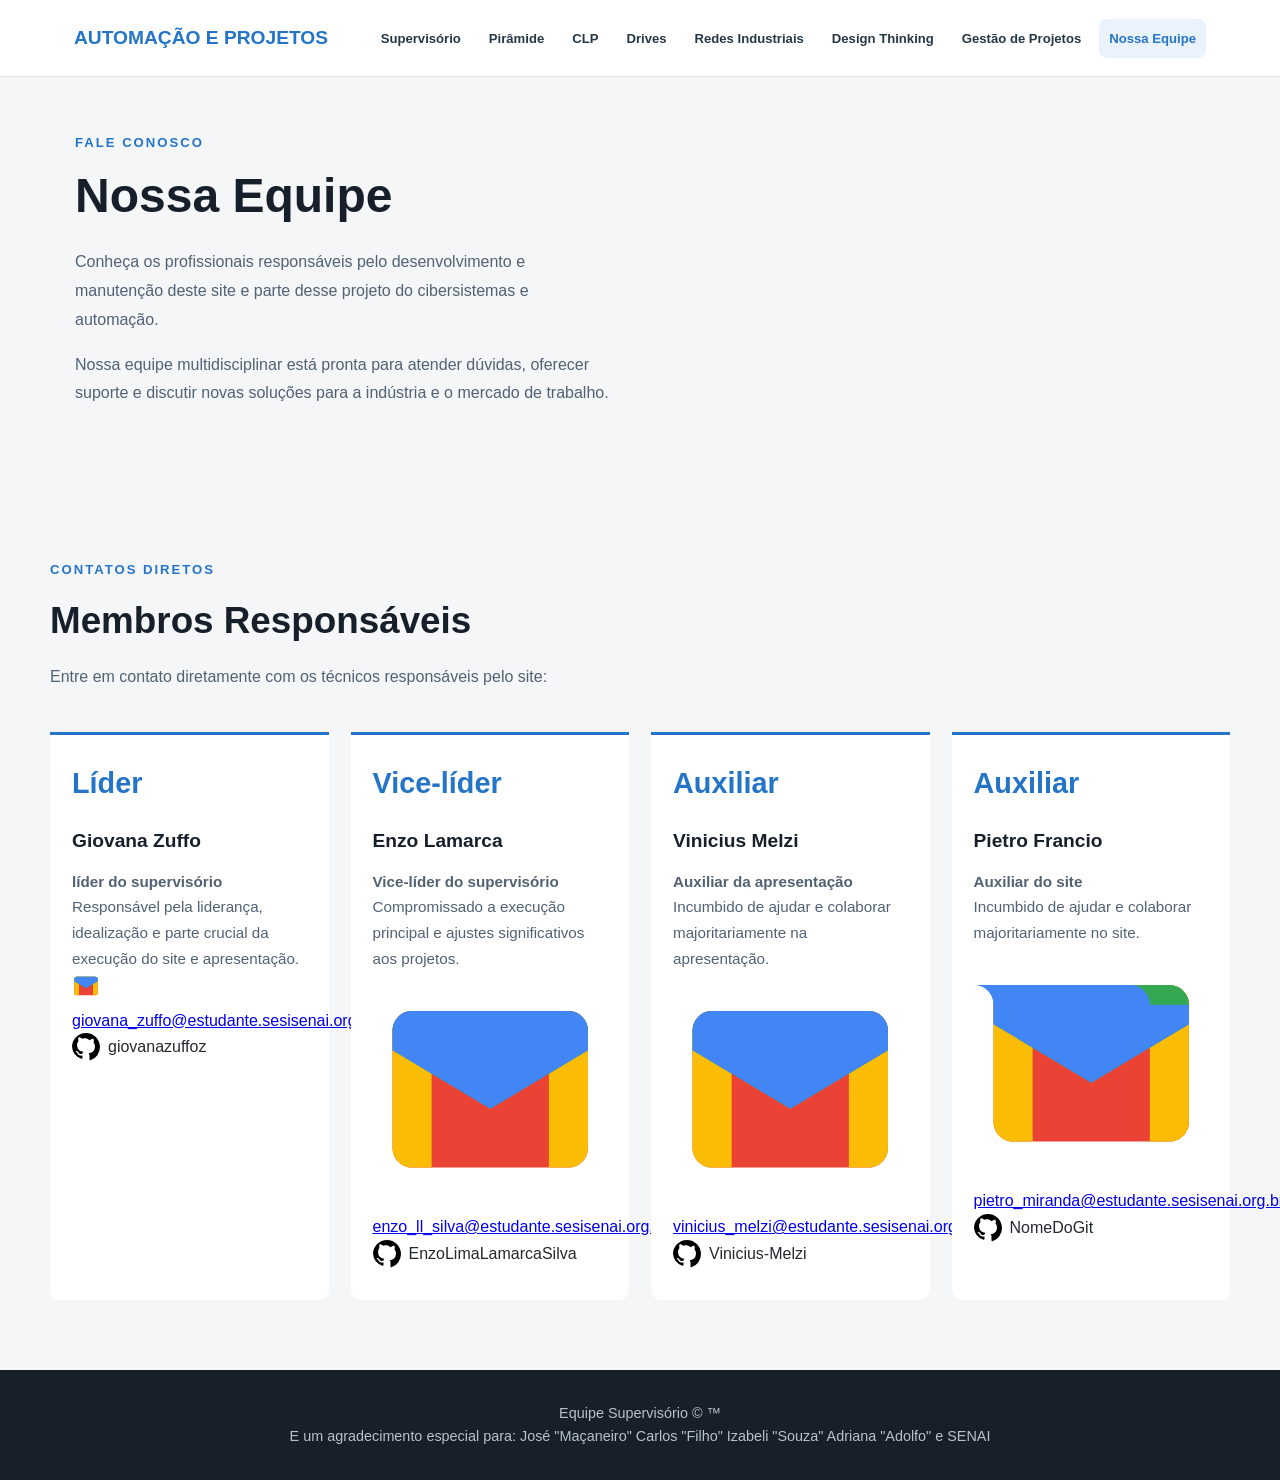
==== html/contato.html @ bd2dfe1d "site" ====
<!DOCTYPE html>
<html lang="pt-BR">

<head>
    <meta charset="UTF-8">
    <meta name="viewport" content="width=device-width, initial-scale=1.0">
    <title>Contatos da Equipe</title>
    <link rel="stylesheet" href="../css/style.css">
    
</head>

<body>

    <header>
        <nav>
            <p class="titulo">AUTOMAÇÃO E PROJETOS</p>
            <a href="../index.html">Supervisório</a>
            <a href="./piramide.html">Pirâmide</a>
            <a href="./clp.html">CLP</a>
            <a href="./drives.html">Drives</a>
            <a href="./redes.html">Redes Industriais</a>
            <a href="./designThinking.html">Design Thinking</a> 
            <a href="./gestaoProjetos.html">Gestão de Projetos</a>
            <a class="ativa" href="./contato.html">Nossa Equipe</a>
        </nav>

        <details class="mobile">
            <summary>=</summary>
            <div class="menuMobile">
                <a href="../index.html">Supervisório</a>
                <a href="./piramide.html">Pirâmide</a>
                <a href="./clp.html">CLP</a>
                <a href="./drives.html">Drives</a>
                <a href="./redes.html">Redes Industriais</a>
                <a href="./gestaoProjetos.html">Gestão de Projetos</a>
                <a href="./designThinking.html">Design Thinking</a> 
                <a class="ativa" href="./contato.html">Nossa Equipe</a> 
            </div>
        </details>
    </header>

    <section class="introCLP">
        <div class="textoIntroCLP">
            <div class="azulzinho">FALE CONOSCO</div>
            <h1>Nossa Equipe</h1>
            <p>Conheça os profissionais responsáveis pelo desenvolvimento e manutenção deste site e parte desse projeto do cibersistemas e automação.</p>
            <p>Nossa equipe multidisciplinar está pronta para atender dúvidas, oferecer suporte e discutir novas soluções para a indústria e o mercado de trabalho.</p>
        </div>
    </section>

    <section class="funcionamentoCLP">

        <div class="tituloFuncionamentoCLP">
            <div class="azulzinho">CONTATOS DIRETOS</div>
            <h2>Membros Responsáveis</h2>
            <p>Entre em contato diretamente com os técnicos responsáveis pelo site:</p>
        </div>

        <div class="etapasCLP">

            <div class="etapaCLP">
                <div class="numeroCLP">Líder</div>
                <h3>Giovana Zuffo</h3>
                <p><strong>líder do supervisório</strong><br>
                Responsável pela liderança, idealização e parte crucial da execução do site e apresentação.</p>
                
                <a href="mailto:link-ficticio-giovana@provedor.com" class="contato-item gmail-link" aria-label="E-mail da Giovana">
                    <svg class="gmailIcon" viewBox="0 0 24 24">
                        <path fill="#EA4335" d="M20 4H4c-1.1 0-2 .9-2 2v12c0 1.1.9 2 2 2h16c1.1 0 2-.9 2-2V6c0-1.1-.9-2-2-2z"/>
                        <path fill="#FBBC05" d="M22 6v12c0 1.1-.9 2-2 2h-2V8l-6 4-6-4v12H4c-1.1 0-2-.9-2-2V6c0-1.1.9-2 2-2h16c1.1 0 2 .9 2 2z"/>
                        <path fill="#34A853" d="M2 6v2l10 6 10-6V6c0-1.1-.9-2-2-2H4c-1.1 0-2 .9-2 2z"/>
                        <path fill="#4285F4" d="M22 6v2l-10 6L2 8V6c0-1.1.9-2 2-2h16c1.1 0 2 .9 2 2z"/>
                    </svg>
                    <span>giovana_zuffo@estudante.sesisenai.org.br</span>
                </a>

                <div class="sociais-container">
                    <a href="https://github.com/giovanazuffoz" target="_blank" class="githubLink" style="display: inline-flex; align-items: center; gap: 8px; text-decoration: none; color: #24292e; font-weight: 500;" aria-label="GitHub da Giovana">
                        <svg class="github-icon" viewBox="0 0 16 16" version="1.1" aria-hidden="true" style="width: 28px; height: 28px;">
                            <path d="M8 0c4.42 0 8 3.58 8 8a8.013 8.013 0 0 1-5.45 7.59c-.4.08-.55-.17-.55-.38 0-.27.01-1.13.01-2.2 0-.75-.25-1.23-.54-1.48 1.78-.2 3.65-.88 3.65-3.95 0-.88-.31-1.59-.82-2.15.08-.2.36-1.02-.08-2.12 0 0-.67-.22-2.2.82A7.48 7.48 0 0 0 8 3c-.68 0-1.36.09-2 .27-1.53-1.03-2.2-.82-2.2-.82-.44 1.1-.16 1.92-.08 2.12-.51.56-.82 1.28-.82 2.15 0 3.06 1.86 3.75 3.64 3.95-.23.2-.44.55-.51 1.07-.46.21-1.61.55-2.33-.66-.15-.24-.6-.83-1.23-.82-.67.01-.27.38.01.53.34.19.73.9.82 1.13.16.45.68 1.31 2.69.94 0 .67.01 1.3.01 1.49 0 .21-.15.45-.55.38A7.995 7.995 0 0 1 0 8c0-4.42 3.58-8 8-8Z"></path>
                        </svg>
                        <span>giovanazuffoz</span>
                    </a>
                </div>
            </div>

            <div class="etapaCLP">
                <div class="numeroCLP">Vice-líder</div>
                <h3>Enzo Lamarca</h3>
                <p><strong>Vice-líder do supervisório</strong><br>
                Compromissado a execução principal e ajustes significativos aos projetos.</p>
                
                <a href="mailto:link-ficticio-enzo@provedor.com" class="contato-item gmail-link" aria-label="E-mail do Enzo">
                    <svg class="gmail-icon" viewBox="0 0 24 24">
                        <path fill="#EA4335" d="M20 4H4c-1.1 0-2 .9-2 2v12c0 1.1.9 2 2 2h16c1.1 0 2-.9 2-2V6c0-1.1-.9-2-2-2z"/>
                        <path fill="#FBBC05" d="M22 6v12c0 1.1-.9 2-2 2h-2V8l-6 4-6-4v12H4c-1.1 0-2-.9-2-2V6c0-1.1.9-2 2-2h16c1.1 0 2 .9 2 2z"/>
                        <path fill="#34A853" d="M2 6v2l10 6 10-6V6c0-1.1-.9-2-2-2H4c-1.1 0-2 .9-2 2z"/>
                        <path fill="#4285F4" d="M22 6v2l-10 6L2 8V6c0-1.1.9-2 2-2h16c1.1 0 2 .9 2 2z"/>
                    </svg>
                    <span>enzo_ll_silva@estudante.sesisenai.org.br</span>
                </a>

                <div class="sociais-container">
                    <a href="https://github.com/EnzoLimaLamarcaSilva" target="_blank" class="githubLink" style="display: inline-flex; align-items: center; gap: 8px; text-decoration: none; color: #24292e; font-weight: 500;" aria-label="GitHub do Enzo">
                        <svg class="github-icon" viewBox="0 0 16 16" version="1.1" aria-hidden="true" style="width: 28px; height: 28px;">
                            <path d="M8 0c4.42 0 8 3.58 8 8a8.013 8.013 0 0 1-5.45 7.59c-.4.08-.55-.17-.55-.38 0-.27.01-1.13.01-2.2 0-.75-.25-1.23-.54-1.48 1.78-.2 3.65-.88 3.65-3.95 0-.88-.31-1.59-.82-2.15.08-.2.36-1.02-.08-2.12 0 0-.67-.22-2.2.82A7.48 7.48 0 0 0 8 3c-.68 0-1.36.09-2 .27-1.53-1.03-2.2-.82-2.2-.82-.44 1.1-.16 1.92-.08 2.12-.51.56-.82 1.28-.82 2.15 0 3.06 1.86 3.75 3.64 3.95-.23.2-.44.55-.51 1.07-.46.21-1.61.55-2.33-.66-.15-.24-.6-.83-1.23-.82-.67.01-.27.38.01.53.34.19.73.9.82 1.13.16.45.68 1.31 2.69.94 0 .67.01 1.3.01 1.49 0 .21-.15.45-.55.38A7.995 7.995 0 0 1 0 8c0-4.42 3.58-8 8-8Z"></path>
                        </svg>
                        <span>EnzoLimaLamarcaSilva</span>
                    </a>
                </div>
            </div>

            <div class="etapaCLP">
                <div class="numeroCLP">Auxiliar</div>
                <h3>Vinicius Melzi</h3>
                <p><strong>Auxiliar da apresentação</strong><br>
                Incumbido de ajudar e colaborar majoritariamente na apresentação.</p>
                
                <a href="mailto:link-ficticio-vinicius@provedor.com" class="contato-item gmail-link" aria-label="E-mail do Vinicius">
                    <svg class="gmail-icon" viewBox="0 0 24 24">
                        <path fill="#EA4335" d="M20 4H4c-1.1 0-2 .9-2 2v12c0 1.1.9 2 2 2h16c1.1 0 2-.9 2-2V6c0-1.1-.9-2-2-2z"/>
                        <path fill="#FBBC05" d="M22 6v12c0 1.1-.9 2-2 2h-2V8l-6 4-6-4v12H4c-1.1 0-2-.9-2-2V6c0-1.1.9-2 2-2h16c1.1 0 2 .9 2 2z"/>
                        <path fill="#34A853" d="M2 6v2l10 6 10-6V6c0-1.1-.9-2-2-2H4c-1.1 0-2 .9-2 2z"/>
                        <path fill="#4285F4" d="M22 6v2l-10 6L2 8V6c0-1.1.9-2 2-2h16c1.1 0 2 .9 2 2z"/>
                    </svg>
                    <span>vinicius_melzi@estudante.sesisenai.org.br</span>
                </a>

                <div class="sociais-container">
                    <a href="https://github.com/Vinicius-Melzi" target="_blank" class="githubLink" style="display: inline-flex; align-items: center; gap: 8px; text-decoration: none; color: #24292e; font-weight: 500;" aria-label="GitHub do Vinicius">
                        <svg class="github-icon" viewBox="0 0 16 16" version="1.1" aria-hidden="true" style="width: 28px; height: 28px;">
                            <path d="M8 0c4.42 0 8 3.58 8 8a8.013 8.013 0 0 1-5.45 7.59c-.4.08-.55-.17-.55-.38 0-.27.01-1.13.01-2.2 0-.75-.25-1.23-.54-1.48 1.78-.2 3.65-.88 3.65-3.95 0-.88-.31-1.59-.82-2.15.08-.2.36-1.02-.08-2.12 0 0-.67-.22-2.2.82A7.48 7.48 0 0 0 8 3c-.68 0-1.36.09-2 .27-1.53-1.03-2.2-.82-2.2-.82-.44 1.1-.16 1.92-.08 2.12-.51.56-.82 1.28-.82 2.15 0 3.06 1.86 3.75 3.64 3.95-.23.2-.44.55-.51 1.07-.46.21-1.61.55-2.33-.66-.15-.24-.6-.83-1.23-.82-.67.01-.27.38.01.53.34.19.73.9.82 1.13.16.45.68 1.31 2.69.94 0 .67.01 1.3.01 1.49 0 .21-.15.45-.55.38A7.995 7.995 0 0 1 0 8c0-4.42 3.58-8 8-8Z"></path>
                        </svg>
                        <span>Vinicius-Melzi</span>
                    </a>
                </div>
            </div>

            <div class="etapaCLP">
                <div class="numeroCLP">Auxiliar</div>
                <h3>Pietro Francio</h3>
                <p><strong>Auxiliar do site</strong><br>
                Incumbido de ajudar e colaborar majoritariamente no site.</p>
                
                <a href="mailto:link-ficticio-pietro@provedor.com" class="contato-item gmail-link" aria-label="E-mail do Pietro">
                    <svg class="gmail-icon" viewBox="0 0 24 24">
                        <path fill="#EA4335" d="M20 4H4c-1.1 0-2 .9-2 2v12c0 1.1.9 2 2 2h16c1.1 0 2-.9 2-2V6c0-1.1-.9-2-2-2z"/>
                        <path fill="#FBBC05" d="M22 6v12c0 1.1-.9 2-2 2h-2V8l-6 4-6-4v12H4c-1.1 0-2-.9-2-2V6c0-1.1.9-2 2-2h16c1.1 0 2 .9 2 2z"/>
                        <path fill="#34A853" d="M2 6v2l10 6 10-6V6c0-1.1-.9-2-2-2H4c-1.1 0-2 .9-2 2z"/>
                        <path fill="#4285F4" d="M22 6v2l-10 6L2 8V6c0-1.1-.9-2-2-2h16c1.1 0 2 .9 2 2z"/>
                    </svg>
                    <span>pietro_miranda@estudante.sesisenai.org.br</span>
                </a>

                <div class="sociais-container">
                    <a href="https://github.com" target="_blank" class="githubLink" style="display: inline-flex; align-items: center; gap: 8px; text-decoration: none; color: #24292e; font-weight: 500;" aria-label="GitHub do Pietro">
                        <svg class="github-icon" viewBox="0 0 16 16" version="1.1" aria-hidden="true" style="width: 28px; height: 28px;">
                            <path d="M8 0c4.42 0 8 3.58 8 8a8.013 8.013 0 0 1-5.45 7.59c-.4.08-.55-.17-.55-.38 0-.27.01-1.13.01-2.2 0-.75-.25-1.23-.54-1.48 1.78-.2 3.65-.88 3.65-3.95 0-.88-.31-1.59-.82-2.15.08-.2.36-1.02-.08-2.12 0 0-.67-.22-2.2.82A7.48 7.48 0 0 0 8 3c-.68 0-1.36.09-2 .27-1.53-1.03-2.2-.82-2.2-.82-.44 1.1-.16 1.92-.08 2.12-.51.56-.82 1.28-.82 2.15 0 3.06 1.86 3.75 3.64 3.95-.23.2-.44.55-.51 1.07-.46.21-1.61.55-2.33-.66-.15-.24-.6-.83-1.23-.82-.67.01-.27.38.01.53.34.19.73.9.82 1.13.16.45.68 1.31 2.69.94 0 .67.01 1.3.01 1.49 0 .21-.15.45-.55.38A7.995 7.995 0 0 1 0 8c0-4.42 3.58-8 8-8Z"></path>
                        </svg>
                        <span>NomeDoGit</span>
                    </a>
                </div>
            </div>

        </div>

    </section>

    <footer>
        <p>Equipe Supervisório &copy; &trade; <br> E um agradecimento especial para: José "Maçaneiro" Carlos "Filho" Izabeli "Souza" Adriana "Adolfo" e SENAI</p>
    </footer>

</body>

</html>
---- css/style.css ----
* {
  box-sizing: border-box;
  margin: 0;
  padding: 0;
}


body {
  font-family: Arial, Helvetica, sans-serif;
  background: #f4f6f8;
  color: #17202a;
  line-height: 1.6;
}


header {
  background: #ffffff;
  border-bottom: 1px solid #dfe4e8;
  position: sticky;
  top: 0;
  z-index: 10;
}

nav {
  max-width: 1180px;
  margin: auto;
  min-height: 76px;
  display: flex;
  align-items: center;
  justify-content: space-between;
  gap: 8px;
  padding: 12px 24px;
}

.titulo {
  color: #2474c8;
  font-size: 1.2rem;
  font-weight: 800;
  text-decoration: none;
  white-space: nowrap;
  margin-right: auto;
}

nav a {
  color: #263746;
  text-decoration: none;
  font-weight: 700;
  font-size: .82rem;
  padding: 9px 10px;
  border-radius: 8px;
}

nav a:hover,
nav a.ativa {
  background: #eaf3fc;
  color: #2474c8;
}

.mobile {
  display: none;
}

main {
  max-width: 1180px;
  margin: auto;
  padding: 55px 24px 80px;
}

.cima {
  display: grid;
  grid-template-columns: 1.05fr .95fr;
  gap: 45px;
  align-items: center;
  min-height: 430px;
}

img {
  width: 100%;
  border-radius: 12px;
}

.driveimg {
  width: 280px;
}

.azulzinho {
  color: #2474c8;
  text-transform: uppercase;
  letter-spacing: 2px;
  font-size: .82rem;
  font-weight: 800;
  margin-bottom: 10px;
}

h1 {
  font-size: clamp(2.4rem, 6vw, 4.5rem);
  line-height: 1.05;
  margin-bottom: 20px;
}

h2 {
  font-size: clamp(1.8rem, 4vw, 2.6rem);
  margin-bottom: 14px;
}

h3 {
  font-size: 1.15rem;
  margin-bottom: 8px;
}

p {
  color: #536270;
  max-width: 760px;
}

.espacoP {
  margin-bottom: 12px;
}

.cima p {
  font-size: 1.08rem;
  margin-bottom: 10px;
}

section {
  margin-top: 75px;
}

.secao_cima {
  margin-bottom: 28px;
}

.meio {
  display: grid;
  grid-template-columns: repeat(4, 1fr);
  gap: 18px;
}

.quad {
  background: white;
  border: 1px solid #e0e5e9;
  border-radius: 14px;
  padding: 24px;
  box-shadow: 0 6px 20px rgba(25, 45, 65, .05);
}

.quad .numero {
  color: #2474c8;
  font-weight: 900;
  font-size: .8rem;
  margin-bottom: 12px;
}

.quad p {
  font-size: .94rem;
}

.baixo {
  display: grid;
  grid-template-columns: 1fr 1fr;
  gap: 35px;
  align-items: center;
}


.final {
  background: #eaf3fc;
  border-radius: 18px;
  padding: 35px;
}

.final p {
  margin-bottom: 10px;
}

footer {
  background: #17202a;
  color: #dce4ea;
  padding: 32px 24px;
  text-align: center;
}

footer p {
  margin: auto;
  color: #b7c2cb;
  font-size: .9rem;
}

@media (max-width: 1000px) {

  nav {
    gap: 4px;
    padding: 12px 16px;
  }

  nav a {
    font-size: .76rem;
    padding: 8px 7px;
  }

  .titulo {
    font-size: 1.05rem;
  }

  .meio {
    grid-template-columns: repeat(2, 1fr);
  }

}

@media (max-width: 950px) {

  nav {
    display: none;
  }

  header {
    min-height: 60px;
  }

  .mobile {
    display: block;
    position: relative;
    width: fit-content;
    padding: 10px 17px;
  }

  .mobile summary {
    display: inline-block;
    cursor: pointer;
    list-style: none;
    background-color: #ffffff;
    color: #17202a;
    padding: 8px 12px;
    border-radius: 8px;
    font-size: 1.2rem;
  }

  .mobile .menuMobile {
    position: absolute;
    left: 17px;
    top: 52px;
    background-color: white;
    list-style: none;
    padding: 10px;
    margin-top: 5px;
    min-width: 210px;
    box-shadow: 0 2px 8px #0003;
    border-radius: 8px;
    z-index: 10;
  }

  .mobile .menuMobile a {
    padding: 8px;
  }

  .mobile .menuMobile a {
    display: block;
    padding: 8px;
    text-decoration: none;
    color: #263746;
  }

  .mobile a:hover {
    color: #2474c8;
  }

}


@media (max-width: 600px) {

  main {
    padding: 35px 17px 60px;
  }

  .cima,
  .baixo {
    grid-template-columns: 1fr;
  }

  .cima {
    gap: 25px;
    min-height: auto;
  }

  .meio {
    grid-template-columns: 1fr;
  }

  section {
    margin-top: 60px;
  }

  .quad {
    padding: 20px;
  }

  .final {
    padding: 25px;
  }


}

.piramide {
  display: flex;
  flex-direction: column;
  align-items: center;
  gap: 5px;
  margin: 35px auto;
  width: 100%;
}

.nivel {
  text-align: center;
  padding: 22px 25px;
  background: white;
  border: 1px solid #d5e3f0;
  border-radius: 8px;
  box-shadow: 0 4px 12px rgba(25, 45, 65, .06);
}

.nivel h3 {
  color: #17202a;
  margin: 5px 0 8px;
}

.nivel p {
  margin: auto;
  font-size: .9rem;
}

.nivel .numero {
  color: #2474c8;
  font-size: .8rem;
  font-weight: 900;
}

.nivel1 {
  width: 35%;
  background: #eaf3fc;
}

.nivel2 {
  width: 48%;
}

.nivel3 {
  width: 61%;
  background: #eaf3fc;
}

.nivel4 {
  width: 74%;
}

.nivel5 {
  width: 87%;
  background: #eaf3fc;
}

@media (max-width: 600px) {
  .nivel {
    padding: 16px 12px;
  }

  .nivel1 {
    width: 52%;
  }

  .nivel2 {
    width: 65%;
  }

  .nivel3 {
    width: 78%;
  }

  .nivel4 {
    width: 90%;
  }

  .nivel5 {
    width: 100%;
  }

  .nivel p {
    font-size: .85rem;
  }
}

.listaRedes {
  display: grid;
  grid-template-columns: repeat(2, minmax(0, 1fr));
  column-gap: 40px;
  row-gap: 0;
  margin-top: 25px;
}

.itemRedes {
  background: transparent;
  border: none;
  border-bottom: 1px solid #d7e0e8;
  border-radius: 0;
  box-shadow: none;
  padding: 25px 10px;
  position: relative;
}

.itemRedes .numero {
  display: inline-block;
  color: #2474c8;
  background: #eaf3fc;
  font-size: .78rem;
  font-weight: 900;
  padding: 4px 10px;
  border-radius: 5px;
  margin-bottom: 12px;
}

.itemRedes h3 {
  color: #17202a;
  font-size: 1.2rem;
  margin-bottom: 8px;
}

.itemRedes p {
  font-size: .95rem;
  line-height: 1.7;
}

@media (max-width: 600px) {
  .listaRedes {
    grid-template-columns: 1fr;
  }

  .itemRedes {
    padding: 22px 5px;
  }
}

.etapas {
  display: grid;
  grid-template-columns: repeat(5, minmax(0, 1fr));
  gap: 20px;
  margin-top: 45px;
}

.etapaDesign {
  position: relative;
  padding: 0 5px 20px;
}

.numeroEtapa {
  display: flex;
  align-items: center;
  justify-content: center;
  width: 48px;
  height: 48px;
  border-radius: 50%;
  background: #2474c8;
  color: white;
  font-weight: 900;
  font-size: 1rem;
  position: relative;
  z-index: 1;
}

.linhaEtapa {
  height: 3px;
  background: #c8dff5;
  position: absolute;
  top: 23px;
  left: 48px;
  right: -20px;
}


.etapaDesign h3 {
  margin-top: 22px;
  font-size: 1.15rem;
  color: #17202a;
}

.etapaDesign p {
  font-size: .92rem;
  line-height: 1.7;
}

.aplicacaoDesign {
  display: grid;
  grid-template-columns: 1fr 1fr;
  align-items: center;
  gap: 45px;
}

.aplicacaoDesign img {
  width: 100%;
  max-height: 420px;
  object-fit: cover;
  border-radius: 18px;
}

.aplicacaoDesign h2 {
  margin-bottom: 18px;
}

.aplicacaoDesign p {
  margin-bottom: 14px;
}

.resultadoDesign {
  padding: 35px 0;
  border-top: 3px solid #2474c8;
  border-bottom: 1px solid #d7e0e8;
}

.resultadoDesign h2 {
  max-width: 650px;
}

.resultadoDesign p {
  font-size: 1.05rem;
  max-width: 850px;
}

@media (max-width: 900px) {
  .etapas {
    grid-template-columns: repeat(2, minmax(0, 1fr));
    gap: 25px;
  }

  .linhaEtapa {
    display: none;
  }

  .aplicacaoDesign {
    grid-template-columns: 1fr;
    gap: 25px;
  }

  .aplicacaoDesign img {
    max-height: 350px;
    object-fit: contain;
  }
}

@media (max-width: 600px) {
  .etapas {
    grid-template-columns: 1fr;
    gap: 0;
    margin-top: 30px;
  }

  .etapaDesign {
    padding: 0 0 28px 4px;
  }

  .etapaDesign h3 {
    margin-top: 12px;
  }

  .etapaDesign p {
    max-width: 100%;
  }

  .resultadoDesign {
    padding: 28px 0;
  }
}

.introCLP {
  max-width: 1180px;
  margin: 55px auto 75px;
  padding: 0 25px;
  display: grid;
  grid-template-columns: 1fr 1fr;
  align-items: center;
  gap: 55px;
}

.textoIntroCLP h1 {
  font-size: 3rem;
  line-height: 1.15;
  margin: 15px 0 25px;
  color: #17202a;
}

.textoIntroCLP p {
  color: #526174;
  line-height: 1.8;
  margin-bottom: 16px;
}

.imagemIntroCLP {
  width: 100%;
  height: 390px;
  object-fit: cover;
  border-radius: 14px;
  display: block;
}

.funcionamentoCLP {
  padding: 60px 25px 70px;
}

.tituloFuncionamentoCLP {
  max-width: 1180px;
  margin: 0 auto 40px;
  text-align: left;
}

.tituloFuncionamentoCLP h2 {
  font-size: 2.3rem;
  color: #17202a;
  margin: 12px 0;
}

.tituloFuncionamentoCLP p {
  color: #526174;
  line-height: 1.8;
}

.etapasCLP {
  max-width: 1180px;
  margin: auto;
  display: grid;
  grid-template-columns: repeat(4, minmax(0, 1fr));
  gap: 22px;
}

.etapaCLP {
  padding: 25px 22px;
  border-top: 3px solid #2474c8;
  background-color: #ffffff;
  border-radius: 0 0 10px 10px;
  transition: transform 0.2s, box-shadow 0.2s;
}

.numeroCLP {
  color: #2474c8;
  font-size: 1.8rem;
  font-weight: 900;
  margin-bottom: 20px;
}

.etapaCLP h3 {
  font-size: 1.2rem;
  color: #17202a;
  margin-bottom: 12px;
}

.etapaCLP p {
  color: #526174;
  line-height: 1.7;
  font-size: 0.95rem;
}

.aplicacaoCLP {
  max-width: 1180px;
  margin: 75px auto;
  padding: 0 25px;
  display: grid;
  grid-template-columns: 0.95fr 1.05fr;
  gap: 50px;
  align-items: center;
  direction: rtl;
}

.imagemAplicacaoCLP {
  width: 100%;
  height: 430px;
  object-fit: cover;
  display: block;
  border-radius: 14px;
}

.textoAplicacaoCLP {
  direction: ltr;
}

.textoAplicacaoCLP h2 {
  font-size: 2.3rem;
  line-height: 1.25;
  color: #17202a;
  margin: 14px 0 22px;
}

.textoAplicacaoCLP p {
  color: #526174;
  line-height: 1.8;
  margin-bottom: 16px;
}

.importanciaCLP {
  max-width: 1130px;
  margin: 0 auto 65px;
  padding: 30px;
  display: flex;
  align-items: flex-start;
  gap: 25px;
  border-radius: 12px;
}

.importanciaCLP h2 {
  color: #17202a;
  margin: 10px 0;
  font-size: 1.8rem;
}

.importanciaCLP p {
  color: #526174;
  line-height: 1.8;
}

@media (max-width: 900px) {
  .introCLP {
    gap: 30px;
  }

  .textoIntroCLP h1 {
    font-size: 2.4rem;
  }

  .etapasCLP {
    grid-template-columns: repeat(2, minmax(0, 1fr));
  }

  .aplicacaoCLP {
    gap: 30px;
  }

  .imagemAplicacaoCLP {
    height: 360px;
  }

  .importanciaCLP {
    margin-left: 25px;
    margin-right: 25px;
  }
}

@media (max-width: 600px) {
  .introCLP {
    grid-template-columns: 1fr;
    margin: 35px auto 50px;
    padding: 0 18px;
    gap: 25px;
  }

  .textoIntroCLP h1 {
    font-size: 2.2rem;
  }

  .imagemIntroCLP {
    height: 270px;
  }

  .funcionamentoCLP {
    padding: 40px 18px;
  }

  .tituloFuncionamentoCLP h2 {
    font-size: 1.9rem;
  }

  .etapasCLP {
    grid-template-columns: 1fr;
    gap: 15px;
  }

  .etapaCLP {
    padding: 22px;
  }

  .numeroCLP {
    margin-bottom: 10px;
  }

  .aplicacaoCLP {
    grid-template-columns: 1fr;
    margin: 45px auto;
    padding: 0 18px;
    gap: 25px;
  }

  .imagemAplicacaoCLP {
    height: 280px;
  }

  .textoAplicacaoCLP h2 {
    font-size: 1.9rem;
  }

  .importanciaCLP {
    margin: 0 18px 40px;
    padding: 22px;
    gap: 15px;
  }
}




.carrossel-section {
  margin: 40px 0;
  text-align: center;
}

.carrossel {
  display: flex;
  align-items: center;
  justify-content: center;
  gap: 15px;
  margin-bottom: 15px;
}

.carrossel-viewport {
  position: relative;
  width: min(740px, 100%);
  max-height: 420px;
  overflow: hidden;
  border-radius: 12px;
  box-shadow: 0 8px 20px rgba(0, 0, 0, 0.12);
}

.slide {
  display: none;
  width: 100%;
}

.slide.ativo {
  display: block;
}

.slide img {
  display: block;
  width: 100%;
  height: auto;
  object-fit: contain;
  border-radius: 12px;
}

.carrossel-btn {
  width: 42px;
  height: 42px;
  border: none;
  border-radius: 50%;
  background: #1d4ed8;
  color: #fff;
  font-size: 26px;
  cursor: pointer;
  transition: 0.2s ease;
}

.carrossel-btn:hover {
  background: #163ea8;
}

.carrossel-pontos {
  display: flex;
  justify-content: center;
  gap: 10px;
}

.ponto {
  width: 12px;
  height: 12px;
  border: none;
  border-radius: 50%;
  background: #cbd5e1;
  cursor: pointer;
  transition: 0.2s ease;
}

.ponto.ativo {
  background: #1d4ed8;
  transform: scale(1.15);
}

.imagemIntroCLP {
  max-width: 100%;
  height: auto;
  object-fit: contain;
}

.etapaCLP p {
  overflow-wrap: break-word;
  word-wrap: break-word;
  word-break: break-word;
}

.contatoItem {
  display: flex;
  flex-direction: column;
  align-items: center;
  gap: 6px;
  margin-top: 15px;
  text-decoration: none;
  color: inherit;
  text-align: center;
}

.contatoItem span {
  font-size: 13px;
  word-break: break-all;
  color: #555;
}

.sociaisContainer {
  display: flex;
  justify-content: center;
  gap: 12px;
  margin-top: 15px;
  width: 100%;
}

.githubLink,
.gmailLink {
  display: inline-flex;
  align-items: center;
  justify-content: center;
  text-decoration: none;
  transition: transform 0.2s ease;
}

.githubIcon {
  width: 32px;
  height: 32px;
  fill: #24292e;
  transition: fill 0.2s ease;
}

.gmailIcon {
  width: 28px;
  height: 28px;
}

.githubLink:hover {
  transform: scale(1.1);
}

.githubLink:hover .githubIcon {
  fill: #000000;
}

.gmailLink:hover {
  transform: scale(1.1);
}
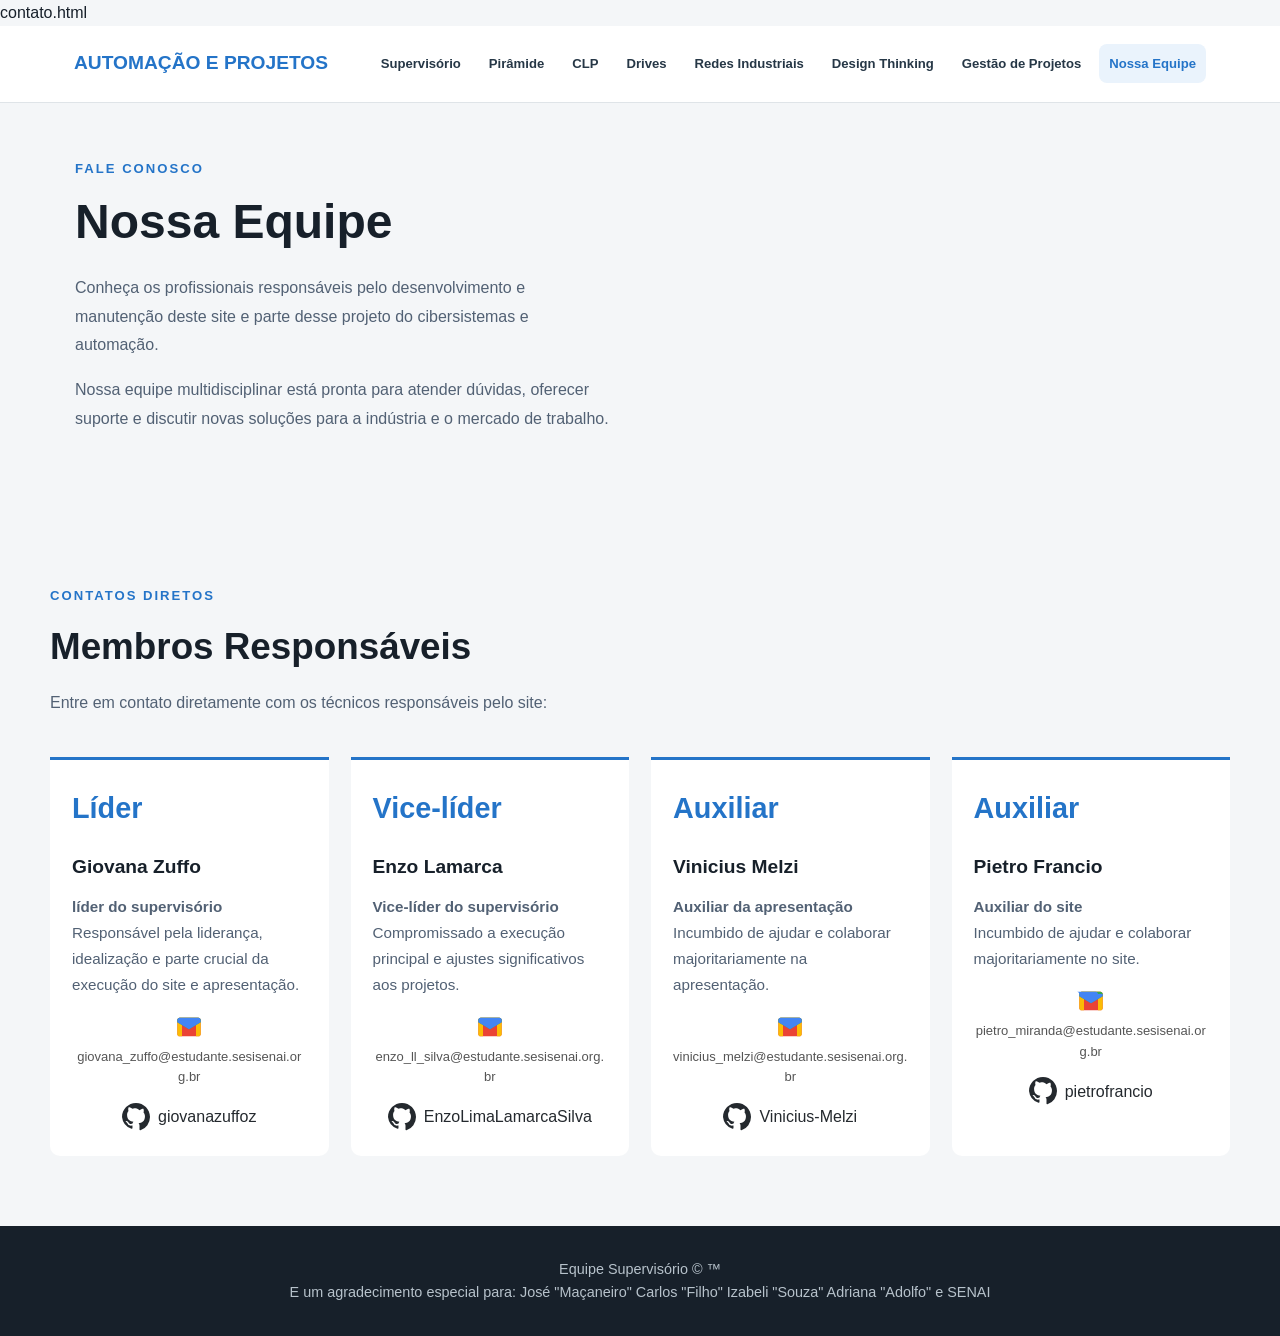
==== commit 48829bed: "site2" ====
--- a/html/contato.html
+++ b/html/contato.html
@@ -1,15 +1,21 @@
+contato.html
+
+
 <!DOCTYPE html>
 <html lang="pt-BR">
+
 
 <head>
     <meta charset="UTF-8">
     <meta name="viewport" content="width=device-width, initial-scale=1.0">
     <title>Contatos da Equipe</title>
     <link rel="stylesheet" href="../css/style.css">
-    
+   
 </head>
 
+
 <body>
+
 
     <header>
         <nav>
@@ -19,10 +25,11 @@
             <a href="./clp.html">CLP</a>
             <a href="./drives.html">Drives</a>
             <a href="./redes.html">Redes Industriais</a>
-            <a href="./designThinking.html">Design Thinking</a> 
+            <a href="./designThinking.html">Design Thinking</a>
             <a href="./gestaoProjetos.html">Gestão de Projetos</a>
             <a class="ativa" href="./contato.html">Nossa Equipe</a>
         </nav>
+
 
         <details class="mobile">
             <summary>=</summary>
@@ -33,11 +40,12 @@
                 <a href="./drives.html">Drives</a>
                 <a href="./redes.html">Redes Industriais</a>
                 <a href="./gestaoProjetos.html">Gestão de Projetos</a>
-                <a href="./designThinking.html">Design Thinking</a> 
-                <a class="ativa" href="./contato.html">Nossa Equipe</a> 
+                <a href="./designThinking.html">Design Thinking</a>
+                <a class="ativa" href="./contato.html">Nossa Equipe</a>
             </div>
         </details>
     </header>
+
 
     <section class="introCLP">
         <div class="textoIntroCLP">
@@ -48,7 +56,9 @@
         </div>
     </section>
 
+
     <section class="funcionamentoCLP">
+
 
         <div class="tituloFuncionamentoCLP">
             <div class="azulzinho">CONTATOS DIRETOS</div>
@@ -56,15 +66,17 @@
             <p>Entre em contato diretamente com os técnicos responsáveis pelo site:</p>
         </div>
 
+
         <div class="etapasCLP">
+
 
             <div class="etapaCLP">
                 <div class="numeroCLP">Líder</div>
                 <h3>Giovana Zuffo</h3>
                 <p><strong>líder do supervisório</strong><br>
                 Responsável pela liderança, idealização e parte crucial da execução do site e apresentação.</p>
-                
-                <a href="mailto:link-ficticio-giovana@provedor.com" class="contato-item gmail-link" aria-label="E-mail da Giovana">
+               
+                <a class="contatoItem gmailLink" aria-label="E-mail da Giovana">
                     <svg class="gmailIcon" viewBox="0 0 24 24">
                         <path fill="#EA4335" d="M20 4H4c-1.1 0-2 .9-2 2v12c0 1.1.9 2 2 2h16c1.1 0 2-.9 2-2V6c0-1.1-.9-2-2-2z"/>
                         <path fill="#FBBC05" d="M22 6v12c0 1.1-.9 2-2 2h-2V8l-6 4-6-4v12H4c-1.1 0-2-.9-2-2V6c0-1.1.9-2 2-2h16c1.1 0 2 .9 2 2z"/>
@@ -74,24 +86,26 @@
                     <span>giovana_zuffo@estudante.sesisenai.org.br</span>
                 </a>
 
-                <div class="sociais-container">
+
+                <div class="sociaisContainer">
                     <a href="https://github.com/giovanazuffoz" target="_blank" class="githubLink" style="display: inline-flex; align-items: center; gap: 8px; text-decoration: none; color: #24292e; font-weight: 500;" aria-label="GitHub da Giovana">
-                        <svg class="github-icon" viewBox="0 0 16 16" version="1.1" aria-hidden="true" style="width: 28px; height: 28px;">
+                        <svg class="githubIcon" viewBox="0 0 16 16" version="1.1" aria-hidden="true" style="width: 28px; height: 28px;">
                             <path d="M8 0c4.42 0 8 3.58 8 8a8.013 8.013 0 0 1-5.45 7.59c-.4.08-.55-.17-.55-.38 0-.27.01-1.13.01-2.2 0-.75-.25-1.23-.54-1.48 1.78-.2 3.65-.88 3.65-3.95 0-.88-.31-1.59-.82-2.15.08-.2.36-1.02-.08-2.12 0 0-.67-.22-2.2.82A7.48 7.48 0 0 0 8 3c-.68 0-1.36.09-2 .27-1.53-1.03-2.2-.82-2.2-.82-.44 1.1-.16 1.92-.08 2.12-.51.56-.82 1.28-.82 2.15 0 3.06 1.86 3.75 3.64 3.95-.23.2-.44.55-.51 1.07-.46.21-1.61.55-2.33-.66-.15-.24-.6-.83-1.23-.82-.67.01-.27.38.01.53.34.19.73.9.82 1.13.16.45.68 1.31 2.69.94 0 .67.01 1.3.01 1.49 0 .21-.15.45-.55.38A7.995 7.995 0 0 1 0 8c0-4.42 3.58-8 8-8Z"></path>
                         </svg>
                         <span>giovanazuffoz</span>
                     </a>
                 </div>
             </div>
+
 
             <div class="etapaCLP">
                 <div class="numeroCLP">Vice-líder</div>
                 <h3>Enzo Lamarca</h3>
                 <p><strong>Vice-líder do supervisório</strong><br>
                 Compromissado a execução principal e ajustes significativos aos projetos.</p>
-                
-                <a href="mailto:link-ficticio-enzo@provedor.com" class="contato-item gmail-link" aria-label="E-mail do Enzo">
-                    <svg class="gmail-icon" viewBox="0 0 24 24">
+               
+                <a class="contatoItem gmailLink" aria-label="E-mail do Enzo">
+                    <svg class="gmailIcon" viewBox="0 0 24 24">
                         <path fill="#EA4335" d="M20 4H4c-1.1 0-2 .9-2 2v12c0 1.1.9 2 2 2h16c1.1 0 2-.9 2-2V6c0-1.1-.9-2-2-2z"/>
                         <path fill="#FBBC05" d="M22 6v12c0 1.1-.9 2-2 2h-2V8l-6 4-6-4v12H4c-1.1 0-2-.9-2-2V6c0-1.1.9-2 2-2h16c1.1 0 2 .9 2 2z"/>
                         <path fill="#34A853" d="M2 6v2l10 6 10-6V6c0-1.1-.9-2-2-2H4c-1.1 0-2 .9-2 2z"/>
@@ -100,24 +114,26 @@
                     <span>enzo_ll_silva@estudante.sesisenai.org.br</span>
                 </a>
 
-                <div class="sociais-container">
+
+                <div class="sociaisContainer">
                     <a href="https://github.com/EnzoLimaLamarcaSilva" target="_blank" class="githubLink" style="display: inline-flex; align-items: center; gap: 8px; text-decoration: none; color: #24292e; font-weight: 500;" aria-label="GitHub do Enzo">
-                        <svg class="github-icon" viewBox="0 0 16 16" version="1.1" aria-hidden="true" style="width: 28px; height: 28px;">
+                        <svg class="githubIcon" viewBox="0 0 16 16" version="1.1" aria-hidden="true" style="width: 28px; height: 28px;">
                             <path d="M8 0c4.42 0 8 3.58 8 8a8.013 8.013 0 0 1-5.45 7.59c-.4.08-.55-.17-.55-.38 0-.27.01-1.13.01-2.2 0-.75-.25-1.23-.54-1.48 1.78-.2 3.65-.88 3.65-3.95 0-.88-.31-1.59-.82-2.15.08-.2.36-1.02-.08-2.12 0 0-.67-.22-2.2.82A7.48 7.48 0 0 0 8 3c-.68 0-1.36.09-2 .27-1.53-1.03-2.2-.82-2.2-.82-.44 1.1-.16 1.92-.08 2.12-.51.56-.82 1.28-.82 2.15 0 3.06 1.86 3.75 3.64 3.95-.23.2-.44.55-.51 1.07-.46.21-1.61.55-2.33-.66-.15-.24-.6-.83-1.23-.82-.67.01-.27.38.01.53.34.19.73.9.82 1.13.16.45.68 1.31 2.69.94 0 .67.01 1.3.01 1.49 0 .21-.15.45-.55.38A7.995 7.995 0 0 1 0 8c0-4.42 3.58-8 8-8Z"></path>
                         </svg>
                         <span>EnzoLimaLamarcaSilva</span>
                     </a>
                 </div>
             </div>
+
 
             <div class="etapaCLP">
                 <div class="numeroCLP">Auxiliar</div>
                 <h3>Vinicius Melzi</h3>
                 <p><strong>Auxiliar da apresentação</strong><br>
                 Incumbido de ajudar e colaborar majoritariamente na apresentação.</p>
-                
-                <a href="mailto:link-ficticio-vinicius@provedor.com" class="contato-item gmail-link" aria-label="E-mail do Vinicius">
-                    <svg class="gmail-icon" viewBox="0 0 24 24">
+               
+                <a class="contatoItem gmailLink" aria-label="E-mail do Vinicius">
+                    <svg class="gmailIcon" viewBox="0 0 24 24">
                         <path fill="#EA4335" d="M20 4H4c-1.1 0-2 .9-2 2v12c0 1.1.9 2 2 2h16c1.1 0 2-.9 2-2V6c0-1.1-.9-2-2-2z"/>
                         <path fill="#FBBC05" d="M22 6v12c0 1.1-.9 2-2 2h-2V8l-6 4-6-4v12H4c-1.1 0-2-.9-2-2V6c0-1.1.9-2 2-2h16c1.1 0 2 .9 2 2z"/>
                         <path fill="#34A853" d="M2 6v2l10 6 10-6V6c0-1.1-.9-2-2-2H4c-1.1 0-2 .9-2 2z"/>
@@ -126,24 +142,26 @@
                     <span>vinicius_melzi@estudante.sesisenai.org.br</span>
                 </a>
 
-                <div class="sociais-container">
+
+                <div class="sociaisContainer">
                     <a href="https://github.com/Vinicius-Melzi" target="_blank" class="githubLink" style="display: inline-flex; align-items: center; gap: 8px; text-decoration: none; color: #24292e; font-weight: 500;" aria-label="GitHub do Vinicius">
-                        <svg class="github-icon" viewBox="0 0 16 16" version="1.1" aria-hidden="true" style="width: 28px; height: 28px;">
+                        <svg class="githubIcon" viewBox="0 0 16 16" version="1.1" aria-hidden="true" style="width: 28px; height: 28px;">
                             <path d="M8 0c4.42 0 8 3.58 8 8a8.013 8.013 0 0 1-5.45 7.59c-.4.08-.55-.17-.55-.38 0-.27.01-1.13.01-2.2 0-.75-.25-1.23-.54-1.48 1.78-.2 3.65-.88 3.65-3.95 0-.88-.31-1.59-.82-2.15.08-.2.36-1.02-.08-2.12 0 0-.67-.22-2.2.82A7.48 7.48 0 0 0 8 3c-.68 0-1.36.09-2 .27-1.53-1.03-2.2-.82-2.2-.82-.44 1.1-.16 1.92-.08 2.12-.51.56-.82 1.28-.82 2.15 0 3.06 1.86 3.75 3.64 3.95-.23.2-.44.55-.51 1.07-.46.21-1.61.55-2.33-.66-.15-.24-.6-.83-1.23-.82-.67.01-.27.38.01.53.34.19.73.9.82 1.13.16.45.68 1.31 2.69.94 0 .67.01 1.3.01 1.49 0 .21-.15.45-.55.38A7.995 7.995 0 0 1 0 8c0-4.42 3.58-8 8-8Z"></path>
                         </svg>
                         <span>Vinicius-Melzi</span>
                     </a>
                 </div>
             </div>
+
 
             <div class="etapaCLP">
                 <div class="numeroCLP">Auxiliar</div>
                 <h3>Pietro Francio</h3>
                 <p><strong>Auxiliar do site</strong><br>
                 Incumbido de ajudar e colaborar majoritariamente no site.</p>
-                
-                <a href="mailto:link-ficticio-pietro@provedor.com" class="contato-item gmail-link" aria-label="E-mail do Pietro">
-                    <svg class="gmail-icon" viewBox="0 0 24 24">
+               
+                <a class="contatoItem gmailLink" aria-label="E-mail do Pietro">
+                    <svg class="gmailIcon" viewBox="0 0 24 24">
                         <path fill="#EA4335" d="M20 4H4c-1.1 0-2 .9-2 2v12c0 1.1.9 2 2 2h16c1.1 0 2-.9 2-2V6c0-1.1-.9-2-2-2z"/>
                         <path fill="#FBBC05" d="M22 6v12c0 1.1-.9 2-2 2h-2V8l-6 4-6-4v12H4c-1.1 0-2-.9-2-2V6c0-1.1.9-2 2-2h16c1.1 0 2 .9 2 2z"/>
                         <path fill="#34A853" d="M2 6v2l10 6 10-6V6c0-1.1-.9-2-2-2H4c-1.1 0-2 .9-2 2z"/>
@@ -152,24 +170,32 @@
                     <span>pietro_miranda@estudante.sesisenai.org.br</span>
                 </a>
 
-                <div class="sociais-container">
-                    <a href="https://github.com" target="_blank" class="githubLink" style="display: inline-flex; align-items: center; gap: 8px; text-decoration: none; color: #24292e; font-weight: 500;" aria-label="GitHub do Pietro">
-                        <svg class="github-icon" viewBox="0 0 16 16" version="1.1" aria-hidden="true" style="width: 28px; height: 28px;">
-                            <path d="M8 0c4.42 0 8 3.58 8 8a8.013 8.013 0 0 1-5.45 7.59c-.4.08-.55-.17-.55-.38 0-.27.01-1.13.01-2.2 0-.75-.25-1.23-.54-1.48 1.78-.2 3.65-.88 3.65-3.95 0-.88-.31-1.59-.82-2.15.08-.2.36-1.02-.08-2.12 0 0-.67-.22-2.2.82A7.48 7.48 0 0 0 8 3c-.68 0-1.36.09-2 .27-1.53-1.03-2.2-.82-2.2-.82-.44 1.1-.16 1.92-.08 2.12-.51.56-.82 1.28-.82 2.15 0 3.06 1.86 3.75 3.64 3.95-.23.2-.44.55-.51 1.07-.46.21-1.61.55-2.33-.66-.15-.24-.6-.83-1.23-.82-.67.01-.27.38.01.53.34.19.73.9.82 1.13.16.45.68 1.31 2.69.94 0 .67.01 1.3.01 1.49 0 .21-.15.45-.55.38A7.995 7.995 0 0 1 0 8c0-4.42 3.58-8 8-8Z"></path>
-                        </svg>
-                        <span>NomeDoGit</span>
-                    </a>
-                </div>
-            </div>
+
+                <div class="sociaisContainer">
+                    <a href="https://github.com/pietrofrancio" target="_blank" class="githubLink" style="display: inline-flex; align-items: center; gap: 8px; text-decoration: none; color: #24292e; font-weight: 500;" aria-label="GitHub do Pietro">
+                        <svg class="githubIcon" viewBox="0 0 16 16" version="1.1" aria-hidden="true" style="width: 28px; height: 28px;">
+                            <path d="M8 0c4.42 0 8 3.58 8 8a8.013 8.013 0 0 1-5.45 7.59c-.4.08-.55-.17-.55-.38 0-.27.01-1.13.01-2.2 0-.75-.25-1.23-.54-1.48 1.78-.2 3.65-.88 3.65-3.95 0-.88-.31-1.59-.82-2.15.08-.2.36-1.02-.08-2.12 0 0-.67-.22-2.2.82A7.48 7.48 0 0 0 8 3c-.68 0-1.36.09-2 .27-1.53-1.03-2.2-.82-2.2-.82-.44 1.1-.16 1.92-.08 2.12-.51.56-.82 1.28-.82 2.15 0 3.06 1.86 3.75 3.64 3.95-.23.2-.44.55-.51 1.07-.46.21-1.61.55-2.33-.66-.15-.24-.6-.83-1.23-.82-.67.01-.27.38.01.53.34.19.73.9.82 1.13.16.45.68 1.31 2.69.94 0 .67.01 1.3.01 1.49 0 .21-.15.45-.55.38A7.995 7.995 0 0 1 0 8c0-4.42 3.58-8 8-8Z"></path>
+                        </svg>
+                        <span>pietrofrancio</span>
+                    </a>
+                </div>
+            </div>
+
 
         </div>
 
+
     </section>
+
 
     <footer>
         <p>Equipe Supervisório &copy; &trade; <br> E um agradecimento especial para: José "Maçaneiro" Carlos "Filho" Izabeli "Souza" Adriana "Adolfo" e SENAI</p>
     </footer>
 
+
 </body>
 
+
 </html>
+
+
--- a/css/style.css
+++ b/css/style.css
@@ -3,6 +3,8 @@
   margin: 0;
   padding: 0;
 }
+
+
 
 
 body {
@@ -11,6 +13,8 @@
   color: #17202a;
   line-height: 1.6;
 }
+
+
 
 
 header {
@@ -20,6 +24,7 @@
   top: 0;
   z-index: 10;
 }
+
 
 nav {
   max-width: 1180px;
@@ -32,6 +37,7 @@
   padding: 12px 24px;
 }
 
+
 .titulo {
   color: #2474c8;
   font-size: 1.2rem;
@@ -41,6 +47,7 @@
   margin-right: auto;
 }
 
+
 nav a {
   color: #263746;
   text-decoration: none;
@@ -50,21 +57,25 @@
   border-radius: 8px;
 }
 
+
 nav a:hover,
 nav a.ativa {
   background: #eaf3fc;
   color: #2474c8;
 }
 
+
 .mobile {
   display: none;
 }
+
 
 main {
   max-width: 1180px;
   margin: auto;
   padding: 55px 24px 80px;
 }
+
 
 .cima {
   display: grid;
@@ -74,10 +85,12 @@
   min-height: 430px;
 }
 
+
 img {
   width: 100%;
   border-radius: 12px;
 }
+
 
 .driveimg {
   width: 280px;
@@ -92,49 +105,59 @@
   margin-bottom: 10px;
 }
 
+
 h1 {
   font-size: clamp(2.4rem, 6vw, 4.5rem);
   line-height: 1.05;
   margin-bottom: 20px;
 }
 
+
 h2 {
   font-size: clamp(1.8rem, 4vw, 2.6rem);
   margin-bottom: 14px;
 }
 
+
 h3 {
   font-size: 1.15rem;
   margin-bottom: 8px;
 }
 
+
 p {
   color: #536270;
   max-width: 760px;
 }
 
+
 .espacoP {
   margin-bottom: 12px;
 }
+
 
 .cima p {
   font-size: 1.08rem;
   margin-bottom: 10px;
 }
 
+
 section {
   margin-top: 75px;
 }
 
+
 .secao_cima {
   margin-bottom: 28px;
 }
+
 
 .meio {
   display: grid;
   grid-template-columns: repeat(4, 1fr);
   gap: 18px;
 }
+
 
 .quad {
   background: white;
@@ -144,6 +167,7 @@
   box-shadow: 0 6px 20px rgba(25, 45, 65, .05);
 }
 
+
 .quad .numero {
   color: #2474c8;
   font-weight: 900;
@@ -151,9 +175,11 @@
   margin-bottom: 12px;
 }
 
+
 .quad p {
   font-size: .94rem;
 }
+
 
 .baixo {
   display: grid;
@@ -163,15 +189,19 @@
 }
 
 
+
+
 .final {
   background: #eaf3fc;
   border-radius: 18px;
   padding: 35px;
 }
 
+
 .final p {
   margin-bottom: 10px;
 }
+
 
 footer {
   background: #17202a;
@@ -180,43 +210,54 @@
   text-align: center;
 }
 
+
 footer p {
   margin: auto;
   color: #b7c2cb;
   font-size: .9rem;
 }
 
+
 @media (max-width: 1000px) {
+
 
   nav {
     gap: 4px;
     padding: 12px 16px;
   }
 
+
   nav a {
     font-size: .76rem;
     padding: 8px 7px;
   }
 
+
   .titulo {
     font-size: 1.05rem;
   }
 
+
   .meio {
     grid-template-columns: repeat(2, 1fr);
   }
 
-}
+
+}
+
 
 @media (max-width: 950px) {
+
 
   nav {
     display: none;
   }
 
+
   header {
     min-height: 60px;
   }
+
 
   .mobile {
     display: block;
@@ -224,6 +265,7 @@
     width: fit-content;
     padding: 10px 17px;
   }
+
 
   .mobile summary {
     display: inline-block;
@@ -235,6 +277,7 @@
     border-radius: 8px;
     font-size: 1.2rem;
   }
+
 
   .mobile .menuMobile {
     position: absolute;
@@ -250,9 +293,11 @@
     z-index: 10;
   }
 
+
   .mobile .menuMobile a {
     padding: 8px;
   }
+
 
   .mobile .menuMobile a {
     display: block;
@@ -261,47 +306,61 @@
     color: #263746;
   }
 
+
   .mobile a:hover {
     color: #2474c8;
   }
 
-}
+
+}
+
+
 
 
 @media (max-width: 600px) {
+
 
   main {
     padding: 35px 17px 60px;
   }
+
 
   .cima,
   .baixo {
     grid-template-columns: 1fr;
   }
 
+
   .cima {
     gap: 25px;
     min-height: auto;
   }
 
+
   .meio {
     grid-template-columns: 1fr;
   }
 
+
   section {
     margin-top: 60px;
   }
 
+
   .quad {
     padding: 20px;
   }
 
+
   .final {
     padding: 25px;
   }
 
 
-}
+
+
+}
+
 
 .piramide {
   display: flex;
@@ -312,6 +371,7 @@
   width: 100%;
 }
 
+
 .nivel {
   text-align: center;
   padding: 22px 25px;
@@ -321,15 +381,18 @@
   box-shadow: 0 4px 12px rgba(25, 45, 65, .06);
 }
 
+
 .nivel h3 {
   color: #17202a;
   margin: 5px 0 8px;
 }
 
+
 .nivel p {
   margin: auto;
   font-size: .9rem;
 }
+
 
 .nivel .numero {
   color: #2474c8;
@@ -337,58 +400,71 @@
   font-weight: 900;
 }
 
+
 .nivel1 {
   width: 35%;
   background: #eaf3fc;
 }
 
+
 .nivel2 {
   width: 48%;
 }
+
 
 .nivel3 {
   width: 61%;
   background: #eaf3fc;
 }
 
+
 .nivel4 {
   width: 74%;
 }
+
 
 .nivel5 {
   width: 87%;
   background: #eaf3fc;
 }
 
+
 @media (max-width: 600px) {
   .nivel {
     padding: 16px 12px;
   }
 
+
   .nivel1 {
     width: 52%;
   }
 
+
   .nivel2 {
     width: 65%;
   }
 
+
   .nivel3 {
     width: 78%;
   }
 
+
   .nivel4 {
     width: 90%;
   }
 
+
   .nivel5 {
     width: 100%;
   }
 
+
   .nivel p {
     font-size: .85rem;
   }
 }
+
 
 .listaRedes {
   display: grid;
@@ -397,6 +473,7 @@
   row-gap: 0;
   margin-top: 25px;
 }
+
 
 .itemRedes {
   background: transparent;
@@ -407,6 +484,7 @@
   padding: 25px 10px;
   position: relative;
 }
+
 
 .itemRedes .numero {
   display: inline-block;
@@ -419,26 +497,31 @@
   margin-bottom: 12px;
 }
 
+
 .itemRedes h3 {
   color: #17202a;
   font-size: 1.2rem;
   margin-bottom: 8px;
 }
 
+
 .itemRedes p {
   font-size: .95rem;
   line-height: 1.7;
 }
 
+
 @media (max-width: 600px) {
   .listaRedes {
     grid-template-columns: 1fr;
   }
 
+
   .itemRedes {
     padding: 22px 5px;
   }
 }
+
 
 .etapas {
   display: grid;
@@ -447,10 +530,12 @@
   margin-top: 45px;
 }
 
+
 .etapaDesign {
   position: relative;
   padding: 0 5px 20px;
 }
+
 
 .numeroEtapa {
   display: flex;
@@ -467,6 +552,7 @@
   z-index: 1;
 }
 
+
 .linhaEtapa {
   height: 3px;
   background: #c8dff5;
@@ -477,16 +563,20 @@
 }
 
 
+
+
 .etapaDesign h3 {
   margin-top: 22px;
   font-size: 1.15rem;
   color: #17202a;
 }
 
+
 .etapaDesign p {
   font-size: .92rem;
   line-height: 1.7;
 }
+
 
 .aplicacaoDesign {
   display: grid;
@@ -495,6 +585,7 @@
   gap: 45px;
 }
 
+
 .aplicacaoDesign img {
   width: 100%;
   max-height: 420px;
@@ -502,13 +593,16 @@
   border-radius: 18px;
 }
 
+
 .aplicacaoDesign h2 {
   margin-bottom: 18px;
 }
 
+
 .aplicacaoDesign p {
   margin-bottom: 14px;
 }
+
 
 .resultadoDesign {
   padding: 35px 0;
@@ -516,14 +610,17 @@
   border-bottom: 1px solid #d7e0e8;
 }
 
+
 .resultadoDesign h2 {
   max-width: 650px;
 }
+
 
 .resultadoDesign p {
   font-size: 1.05rem;
   max-width: 850px;
 }
+
 
 @media (max-width: 900px) {
   .etapas {
@@ -531,20 +628,24 @@
     gap: 25px;
   }
 
+
   .linhaEtapa {
     display: none;
   }
+
 
   .aplicacaoDesign {
     grid-template-columns: 1fr;
     gap: 25px;
   }
 
+
   .aplicacaoDesign img {
     max-height: 350px;
     object-fit: contain;
   }
 }
+
 
 @media (max-width: 600px) {
   .etapas {
@@ -553,22 +654,27 @@
     margin-top: 30px;
   }
 
+
   .etapaDesign {
     padding: 0 0 28px 4px;
   }
 
+
   .etapaDesign h3 {
     margin-top: 12px;
   }
 
+
   .etapaDesign p {
     max-width: 100%;
   }
 
+
   .resultadoDesign {
     padding: 28px 0;
   }
 }
+
 
 .introCLP {
   max-width: 1180px;
@@ -580,6 +686,7 @@
   gap: 55px;
 }
 
+
 .textoIntroCLP h1 {
   font-size: 3rem;
   line-height: 1.15;
@@ -587,11 +694,13 @@
   color: #17202a;
 }
 
+
 .textoIntroCLP p {
   color: #526174;
   line-height: 1.8;
   margin-bottom: 16px;
 }
+
 
 .imagemIntroCLP {
   width: 100%;
@@ -601,9 +710,11 @@
   display: block;
 }
 
+
 .funcionamentoCLP {
   padding: 60px 25px 70px;
 }
+
 
 .tituloFuncionamentoCLP {
   max-width: 1180px;
@@ -611,16 +722,19 @@
   text-align: left;
 }
 
+
 .tituloFuncionamentoCLP h2 {
   font-size: 2.3rem;
   color: #17202a;
   margin: 12px 0;
 }
 
+
 .tituloFuncionamentoCLP p {
   color: #526174;
   line-height: 1.8;
 }
+
 
 .etapasCLP {
   max-width: 1180px;
@@ -630,6 +744,7 @@
   gap: 22px;
 }
 
+
 .etapaCLP {
   padding: 25px 22px;
   border-top: 3px solid #2474c8;
@@ -638,6 +753,7 @@
   transition: transform 0.2s, box-shadow 0.2s;
 }
 
+
 .numeroCLP {
   color: #2474c8;
   font-size: 1.8rem;
@@ -645,17 +761,20 @@
   margin-bottom: 20px;
 }
 
+
 .etapaCLP h3 {
   font-size: 1.2rem;
   color: #17202a;
   margin-bottom: 12px;
 }
 
+
 .etapaCLP p {
   color: #526174;
   line-height: 1.7;
   font-size: 0.95rem;
 }
+
 
 .aplicacaoCLP {
   max-width: 1180px;
@@ -668,6 +787,7 @@
   direction: rtl;
 }
 
+
 .imagemAplicacaoCLP {
   width: 100%;
   height: 430px;
@@ -676,9 +796,11 @@
   border-radius: 14px;
 }
 
+
 .textoAplicacaoCLP {
   direction: ltr;
 }
+
 
 .textoAplicacaoCLP h2 {
   font-size: 2.3rem;
@@ -687,11 +809,13 @@
   margin: 14px 0 22px;
 }
 
+
 .textoAplicacaoCLP p {
   color: #526174;
   line-height: 1.8;
   margin-bottom: 16px;
 }
+
 
 .importanciaCLP {
   max-width: 1130px;
@@ -703,43 +827,52 @@
   border-radius: 12px;
 }
 
+
 .importanciaCLP h2 {
   color: #17202a;
   margin: 10px 0;
   font-size: 1.8rem;
 }
 
+
 .importanciaCLP p {
   color: #526174;
   line-height: 1.8;
 }
 
+
 @media (max-width: 900px) {
   .introCLP {
     gap: 30px;
   }
 
+
   .textoIntroCLP h1 {
     font-size: 2.4rem;
   }
 
+
   .etapasCLP {
     grid-template-columns: repeat(2, minmax(0, 1fr));
   }
 
+
   .aplicacaoCLP {
     gap: 30px;
   }
 
+
   .imagemAplicacaoCLP {
     height: 360px;
   }
+
 
   .importanciaCLP {
     margin-left: 25px;
     margin-right: 25px;
   }
 }
+
 
 @media (max-width: 600px) {
   .introCLP {
@@ -749,34 +882,42 @@
     gap: 25px;
   }
 
+
   .textoIntroCLP h1 {
     font-size: 2.2rem;
   }
 
+
   .imagemIntroCLP {
     height: 270px;
   }
 
+
   .funcionamentoCLP {
     padding: 40px 18px;
   }
 
+
   .tituloFuncionamentoCLP h2 {
     font-size: 1.9rem;
   }
+
 
   .etapasCLP {
     grid-template-columns: 1fr;
     gap: 15px;
   }
 
+
   .etapaCLP {
     padding: 22px;
   }
 
+
   .numeroCLP {
     margin-bottom: 10px;
   }
+
 
   .aplicacaoCLP {
     grid-template-columns: 1fr;
@@ -785,13 +926,16 @@
     gap: 25px;
   }
 
+
   .imagemAplicacaoCLP {
     height: 280px;
   }
 
+
   .textoAplicacaoCLP h2 {
     font-size: 1.9rem;
   }
+
 
   .importanciaCLP {
     margin: 0 18px 40px;
@@ -800,13 +944,11 @@
   }
 }
 
-
-
-
 .carrossel-section {
   margin: 40px 0;
   text-align: center;
 }
+
 
 .carrossel {
   display: flex;
@@ -815,6 +957,7 @@
   gap: 15px;
   margin-bottom: 15px;
 }
+
 
 .carrossel-viewport {
   position: relative;
@@ -825,14 +968,17 @@
   box-shadow: 0 8px 20px rgba(0, 0, 0, 0.12);
 }
 
+
 .slide {
   display: none;
   width: 100%;
 }
 
+
 .slide.ativo {
   display: block;
 }
+
 
 .slide img {
   display: block;
@@ -841,6 +987,12 @@
   object-fit: contain;
   border-radius: 12px;
 }
+
+
+.carrossel-section:not(.fullscreen-mode) .slide img {
+  cursor: zoom-in;
+}
+
 
 .carrossel-btn {
   width: 42px;
@@ -851,18 +1003,22 @@
   color: #fff;
   font-size: 26px;
   cursor: pointer;
-  transition: 0.2s ease;
-}
+  transition: background 0.2s ease, transform 0.2s ease;
+  flex-shrink: 0;
+}
+
 
 .carrossel-btn:hover {
   background: #163ea8;
 }
+
 
 .carrossel-pontos {
   display: flex;
   justify-content: center;
   gap: 10px;
 }
+
 
 .ponto {
   width: 12px;
@@ -874,10 +1030,79 @@
   transition: 0.2s ease;
 }
 
+
 .ponto.ativo {
   background: #1d4ed8;
   transform: scale(1.15);
 }
+
+
+.fechar-fullscreen {
+  display: none;
+  position: fixed;
+  top: 20px;
+  right: 30px;
+  font-size: 45px;
+  line-height: 1;
+  color: #ffffff;
+  background: none;
+  border: none;
+  cursor: pointer;
+  z-index: 10001;
+}
+
+
+.carrossel-section.fullscreen-mode {
+  position: fixed;
+  top: 0;
+  left: 0;
+  width: 100vw;
+  height: 100vh;
+  background-color: rgba(0, 0, 0, 0.92);
+  z-index: 9999;
+  display: flex;
+  flex-direction: column;
+  justify-content: center;
+  align-items: center;
+  padding: 20px;
+  box-sizing: border-box;
+}
+
+
+.carrossel-section.fullscreen-mode .fechar-fullscreen {
+  display: block;
+}
+
+
+.carrossel-section.fullscreen-mode .carrossel {
+  width: 100%;
+  max-width: 1400px;
+  height: 80vh;
+  max-height: 80vh;
+}
+
+
+.carrossel-section.fullscreen-mode .carrossel-viewport {
+  width: 100%;
+  height: 100%;
+  max-height: 100%;
+  box-shadow: none;
+  background: transparent;
+}
+
+
+.carrossel-section.fullscreen-mode .slide {
+  height: 100%;
+}
+
+
+.carrossel-section.fullscreen-mode .slide img {
+  width: 100%;
+  height: 100%;
+  object-fit: contain;
+  cursor: default;
+}
+
 
 .imagemIntroCLP {
   max-width: 100%;
@@ -885,10 +1110,46 @@
   object-fit: contain;
 }
 
+
 .etapaCLP p {
   overflow-wrap: break-word;
   word-wrap: break-word;
   word-break: break-word;
+}
+
+
+@media (max-width: 768px) {
+  .fechar-fullscreen {
+    top: 50px;
+    right: 20px;
+    font-size: 40px;
+  }
+
+
+  .carrossel-section.fullscreen-mode {
+    padding: 60px 10px 20px 10px;
+  }
+
+
+  .carrossel-section.fullscreen-mode .carrossel {
+    width: 100%;
+    height: auto;
+    max-height: 70vh;
+    gap: 8px;
+  }
+
+
+  .carrossel-section.fullscreen-mode .carrossel-btn {
+    width: 36px;
+    height: 36px;
+    font-size: 22px;
+    z-index: 10000;
+  }
+
+  .carrossel-section.fullscreen-mode .slide img {
+    height: auto;
+    max-height: 65vh;
+  }
 }
 
 .contatoItem {
@@ -902,11 +1163,13 @@
   text-align: center;
 }
 
+
 .contatoItem span {
   font-size: 13px;
   word-break: break-all;
   color: #555;
 }
+
 
 .sociaisContainer {
   display: flex;
@@ -915,6 +1178,7 @@
   margin-top: 15px;
   width: 100%;
 }
+
 
 .githubLink,
 .gmailLink {
@@ -925,6 +1189,7 @@
   transition: transform 0.2s ease;
 }
 
+
 .githubIcon {
   width: 32px;
   height: 32px;
@@ -932,11 +1197,13 @@
   transition: fill 0.2s ease;
 }
 
+
 .gmailIcon {
   width: 28px;
   height: 28px;
 }
 
+
 .githubLink:hover {
   transform: scale(1.1);
 }
@@ -944,6 +1211,7 @@
 .githubLink:hover .githubIcon {
   fill: #000000;
 }
+
 
 .gmailLink:hover {
   transform: scale(1.1);
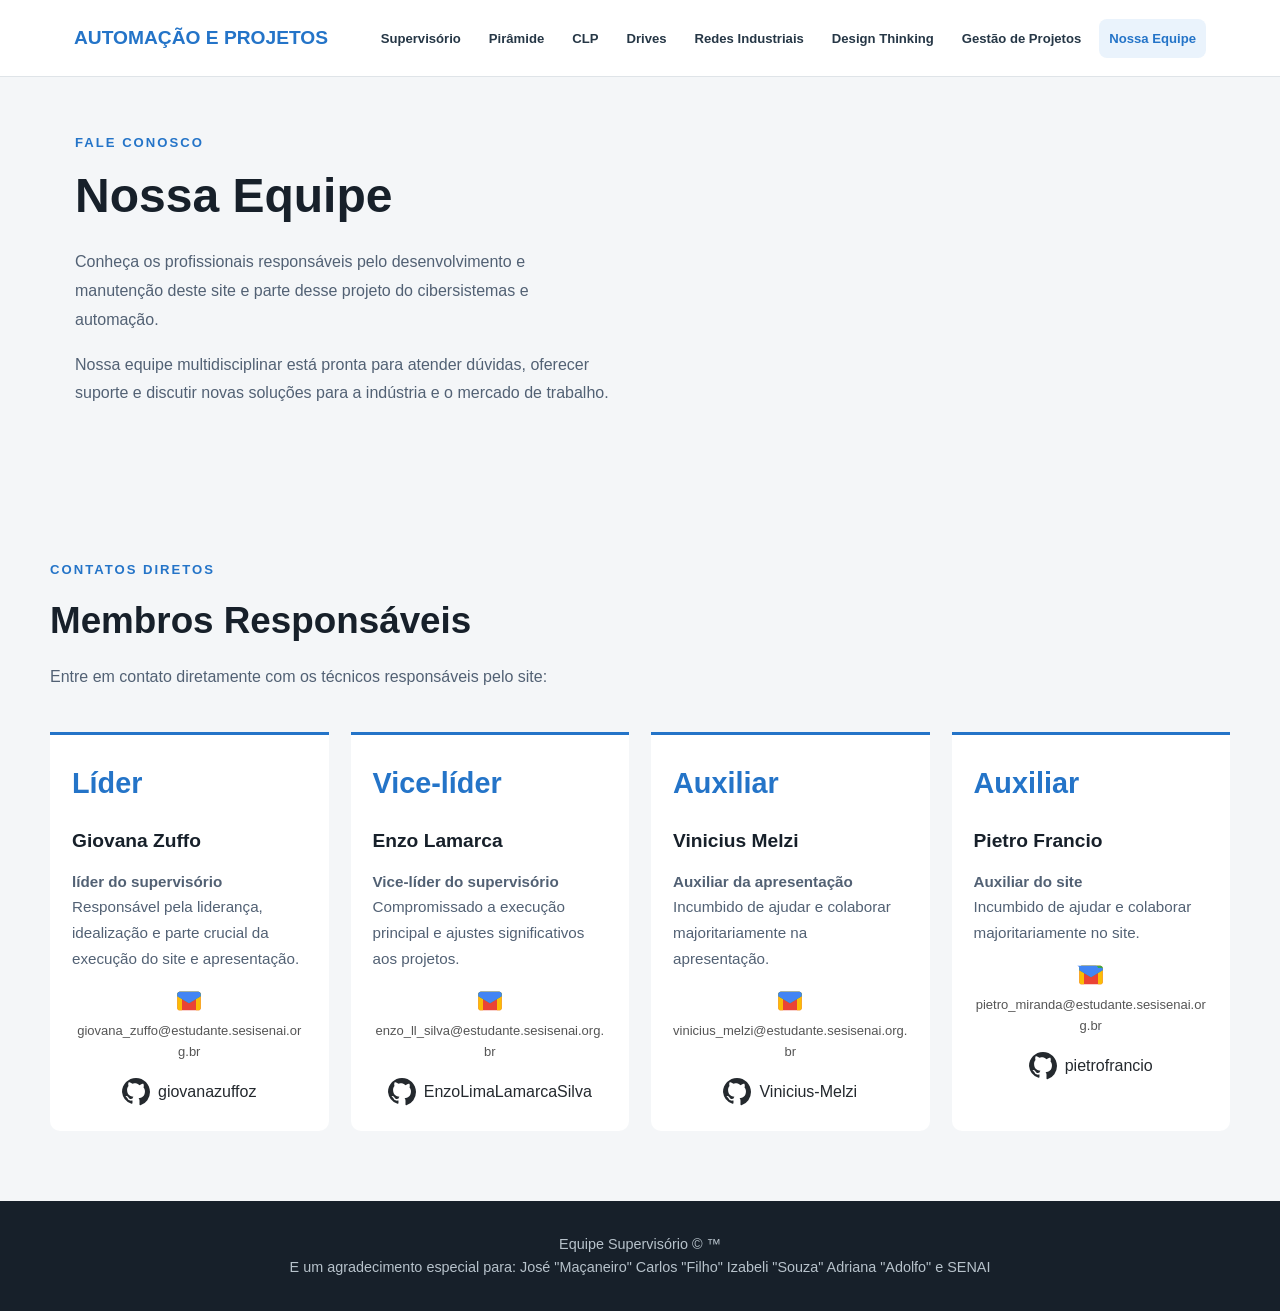
==== commit de594321: "site3" ====
--- a/html/contato.html
+++ b/html/contato.html
@@ -1,6 +1,3 @@
-contato.html
-
-
 <!DOCTYPE html>
 <html lang="pt-BR">
 
